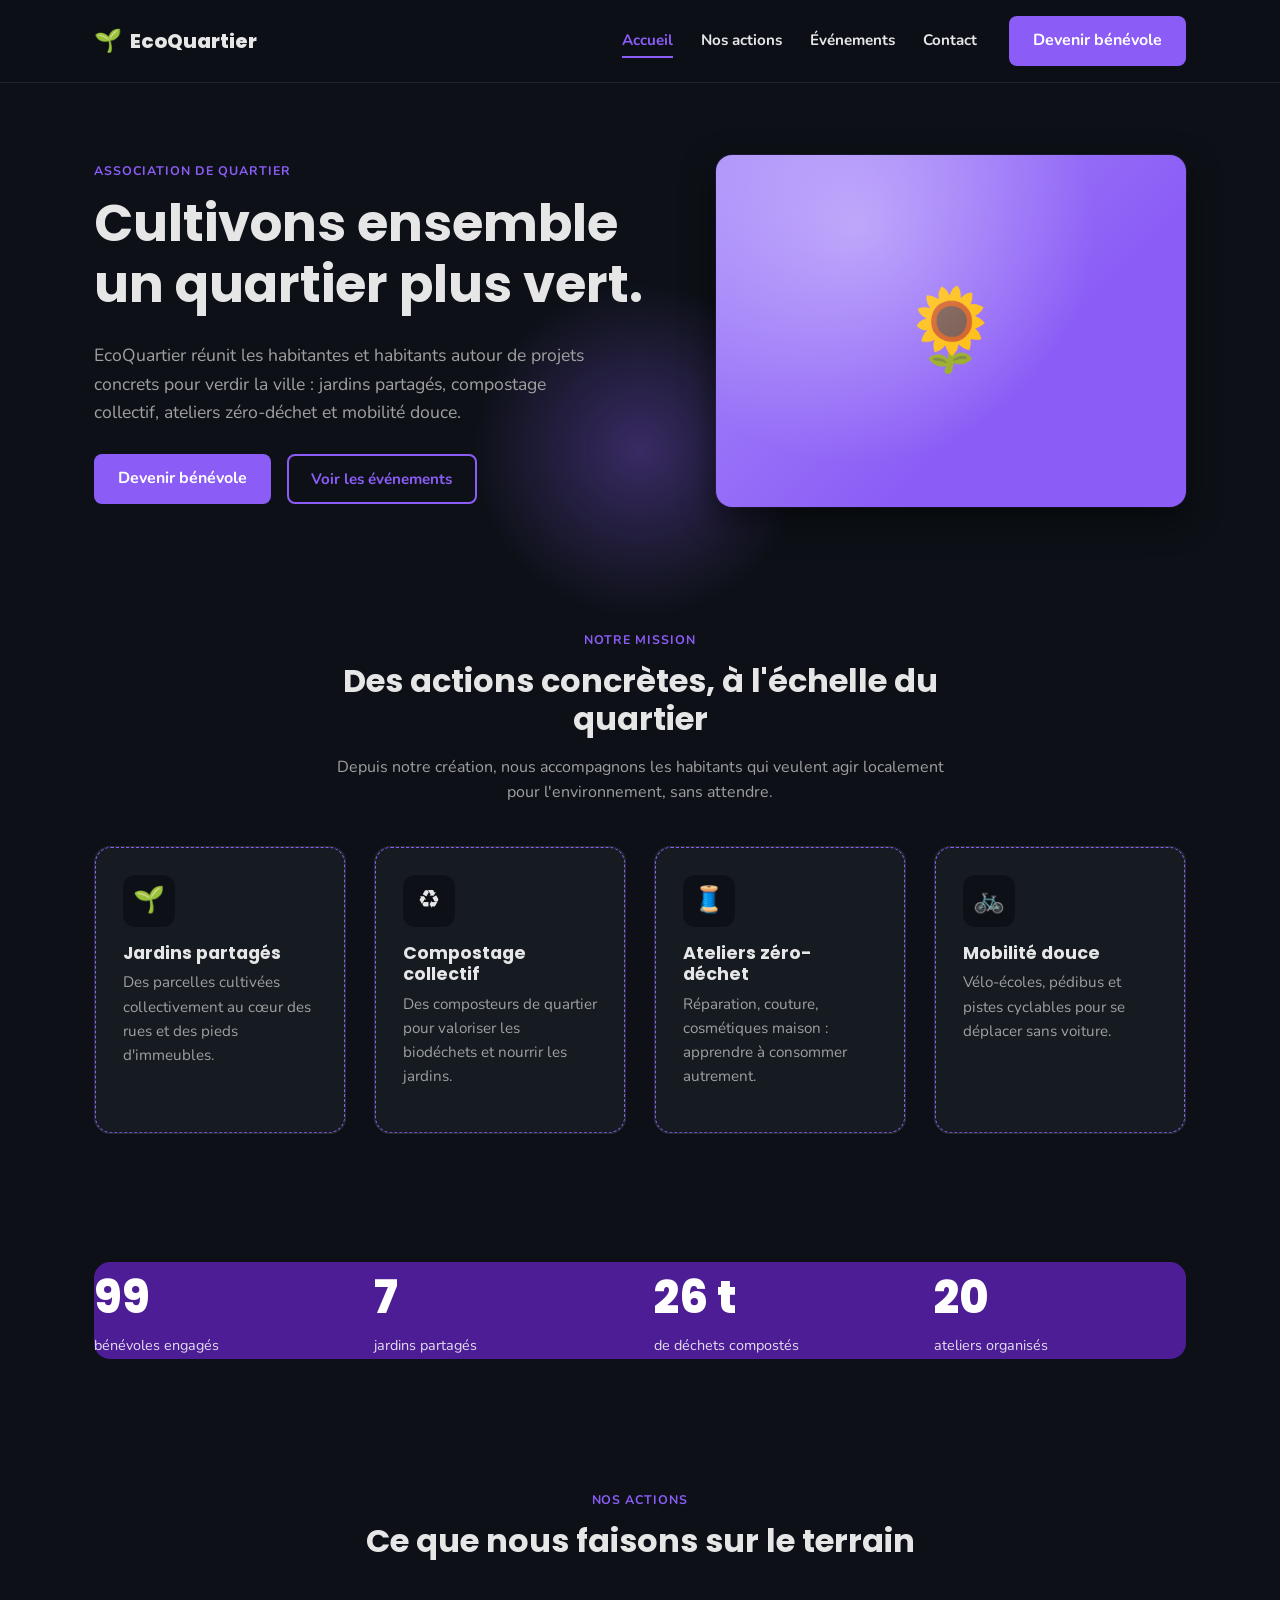
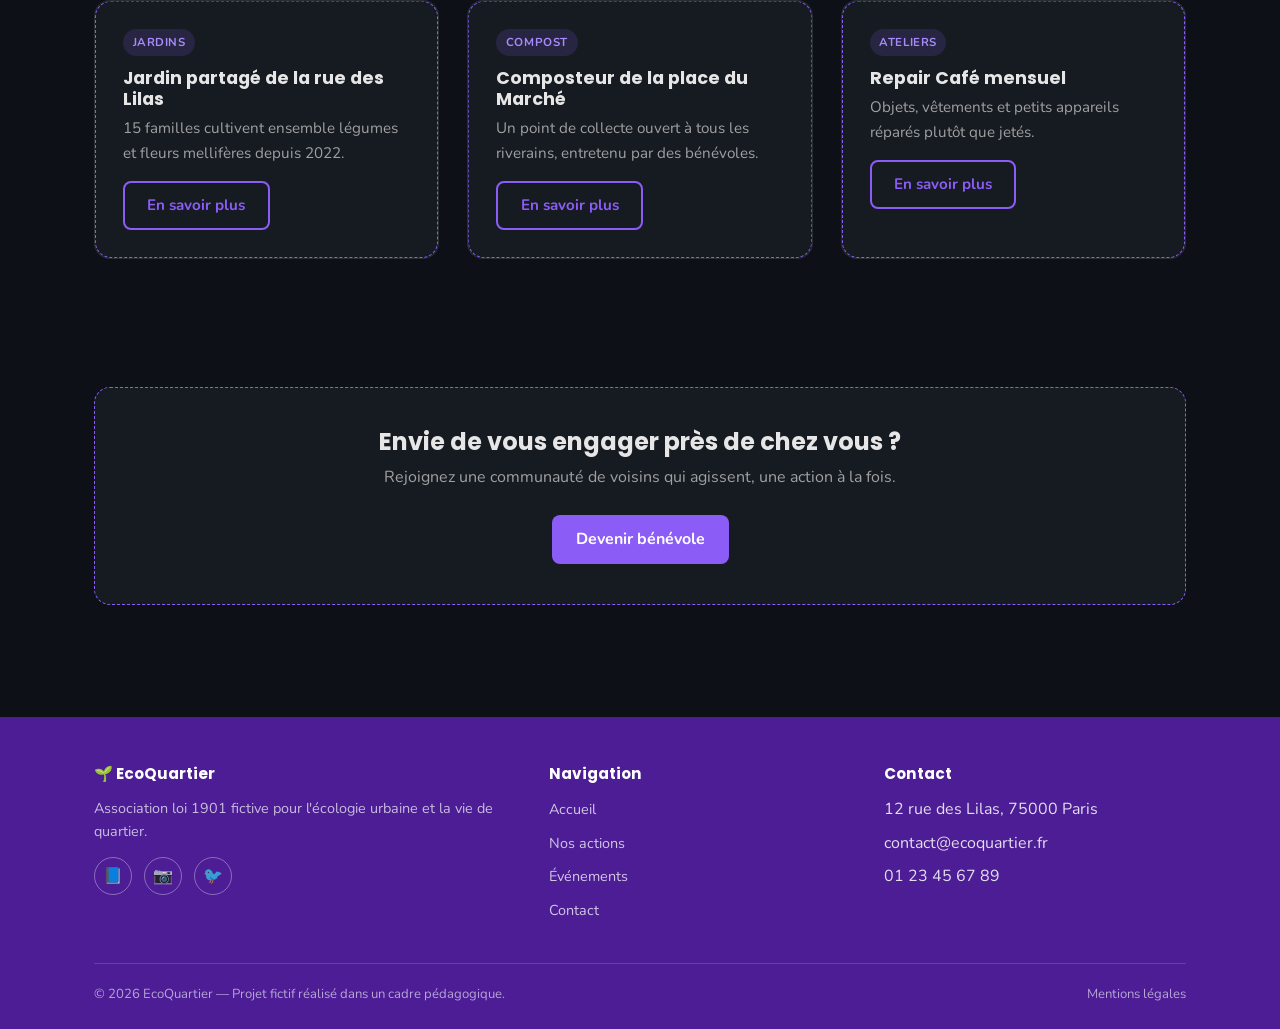
==== index.html @ 74eda1f3 "First commit" ====
<!DOCTYPE html>
<html lang="fr">
<head>
<meta charset="UTF-8">
<meta name="viewport" content="width=device-width, initial-scale=1.0">
<title>EcoQuartier — Cultivons ensemble un quartier plus vert</title>
<meta name="description" content="EcoQuartier est une association de quartier qui agit pour l'écologie urbaine : jardins partagés, compostage collectif, ateliers zéro-déchet et mobilité douce.">
<link rel="icon" href="data:image/svg+xml,<svg xmlns=%22http://www.w3.org/2000/svg%22 viewBox=%220 0 100 100%22><text y=%22.9em%22 font-size=%2290%22>🌱</text></svg>">
<link rel="stylesheet" href="style.css">
</head>
<body>

<div id="cursor-glow" aria-hidden="true"></div>

<header class="site-header">
  <nav class="nav">
    <a href="index.html" class="brand"><span class="brand-mark">🌱</span> EcoQuartier</a>
    <button class="nav-toggle" id="navToggle" aria-label="Ouvrir le menu" aria-expanded="false" aria-controls="navMenu">
      <span></span><span></span><span></span>
    </button>
    <div class="nav-menu" id="navMenu">
      <ul class="nav-links">
        <li><a href="index.html" aria-current="page">Accueil</a></li>
        <li><a href="projets.html">Nos actions</a></li>
        <li><a href="evenements.html">Événements</a></li>
        <li><a href="contact.html">Contact</a></li>
      </ul>
      <a href="contact.html" class="btn-primary">Devenir bénévole</a>
    </div>
  </nav>
</header>

<main>

  <section class="hero">
    <div class="container">
      <div class="hero-text">
        <span class="eyebrow reveal">Association de quartier</span>
        <h1 class="reveal">Cultivons ensemble un quartier plus vert.</h1>
        <p class="lead reveal">EcoQuartier réunit les habitantes et habitants autour de projets concrets pour verdir la ville : jardins partagés, compostage collectif, ateliers zéro-déchet et mobilité douce.</p>
        <div class="hero-actions reveal">
          <a href="contact.html" class="btn-primary">Devenir bénévole</a>
          <a href="evenements.html" class="btn-outline">Voir les événements</a>
        </div>
      </div>
      <div class="hero-art" aria-hidden="true">🌻</div>
    </div>
  </section>

  <section class="mission">
    <div class="container">
      <div class="section-head reveal">
        <span class="eyebrow">Notre mission</span>
        <h2>Des actions concrètes, à l'échelle du quartier</h2>
        <p>Depuis notre création, nous accompagnons les habitants qui veulent agir localement pour l'environnement, sans attendre.</p>
      </div>
      <div class="grid grid-4">
        <div class="card">
          <div class="card-icon" aria-hidden="true">🌱</div>
          <h3>Jardins partagés</h3>
          <p>Des parcelles cultivées collectivement au cœur des rues et des pieds d'immeubles.</p>
        </div>
        <div class="card">
          <div class="card-icon" aria-hidden="true">♻️</div>
          <h3>Compostage collectif</h3>
          <p>Des composteurs de quartier pour valoriser les biodéchets et nourrir les jardins.</p>
        </div>
        <div class="card">
          <div class="card-icon" aria-hidden="true">🧵</div>
          <h3>Ateliers zéro-déchet</h3>
          <p>Réparation, couture, cosmétiques maison : apprendre à consommer autrement.</p>
        </div>
        <div class="card">
          <div class="card-icon" aria-hidden="true">🚲</div>
          <h3>Mobilité douce</h3>
          <p>Vélo-écoles, pédibus et pistes cyclables pour se déplacer sans voiture.</p>
        </div>
      </div>
    </div>
  </section>

  <section class="stats-section">
    <div class="container">
      <div class="stats grid grid-4 reveal" data-count-section>
        <div>
          <span class="stat-number" data-count-to="120">0</span>
          <span class="stat-label">bénévoles engagés</span>
        </div>
        <div>
          <span class="stat-number" data-count-to="8">0</span>
          <span class="stat-label">jardins partagés</span>
        </div>
        <div>
          <span class="stat-number" data-count-to="32" data-suffix=" t">0</span>
          <span class="stat-label">de déchets compostés</span>
        </div>
        <div>
          <span class="stat-number" data-count-to="24">0</span>
          <span class="stat-label">ateliers organisés</span>
        </div>
      </div>
    </div>
  </section>

  <section class="preview">
    <div class="container">
      <div class="section-head reveal">
        <span class="eyebrow">Nos actions</span>
        <h2>Ce que nous faisons sur le terrain</h2>
      </div>
      <div class="grid grid-3">
        <div class="card">
          <span class="card-tag">Jardins</span>
          <h3>Jardin partagé de la rue des Lilas</h3>
          <p>15 familles cultivent ensemble légumes et fleurs mellifères depuis 2022.</p>
          <a href="projets.html" class="btn-outline">En savoir plus</a>
        </div>
        <div class="card">
          <span class="card-tag">Compost</span>
          <h3>Composteur de la place du Marché</h3>
          <p>Un point de collecte ouvert à tous les riverains, entretenu par des bénévoles.</p>
          <a href="projets.html" class="btn-outline">En savoir plus</a>
        </div>
        <div class="card">
          <span class="card-tag">Ateliers</span>
          <h3>Repair Café mensuel</h3>
          <p>Objets, vêtements et petits appareils réparés plutôt que jetés.</p>
          <a href="projets.html" class="btn-outline">En savoir plus</a>
        </div>
      </div>
    </div>
  </section>

  <section class="cta-section">
    <div class="container">
      <div class="cta-banner reveal">
        <h2>Envie de vous engager près de chez vous ?</h2>
        <p>Rejoignez une communauté de voisins qui agissent, une action à la fois.</p>
        <a href="contact.html" class="btn-primary">Devenir bénévole</a>
      </div>
    </div>
  </section>

</main>

<footer class="site-footer">
  <div class="container">
    <div class="footer-grid">
      <div>
        <h4>🌱 EcoQuartier</h4>
        <p>Association loi 1901 fictive pour l'écologie urbaine et la vie de quartier.</p>
        <div class="social-links">
          <a href="#" aria-label="Facebook">📘</a>
          <a href="#" aria-label="Instagram">📷</a>
          <a href="#" aria-label="X / Twitter">🐦</a>
        </div>
      </div>
      <div>
        <h4>Navigation</h4>
        <ul class="footer-links">
          <li><a href="index.html">Accueil</a></li>
          <li><a href="projets.html">Nos actions</a></li>
          <li><a href="evenements.html">Événements</a></li>
          <li><a href="contact.html">Contact</a></li>
        </ul>
      </div>
      <div>
        <h4>Contact</h4>
        <ul class="footer-links">
          <li>12 rue des Lilas, 75000 Paris</li>
          <li>contact@ecoquartier.fr</li>
          <li>01 23 45 67 89</li>
        </ul>
      </div>
    </div>
    <div class="footer-bottom">
      <span>© 2026 EcoQuartier — Projet fictif réalisé dans un cadre pédagogique.</span>
      <a href="#">Mentions légales</a>
    </div>
  </div>
</footer>

<script src="script.js"></script>
</body>
</html>
---- style.css ----
/* =========================================================
   EcoQuartier — Feuille de style commune
   Palette : vert nature, beige, anthracite, terracotta (erreurs)
   ========================================================= */

@import url('https://fonts.googleapis.com/css2?family=Poppins:wght@600;700;800&family=Nunito:wght@400;600;700&display=swap');

:root {
  /* Couleurs — thème sombre / accent violet */
  --color-primary: #8b5cf6;
  --color-primary-light: #a78bfa;
  --color-primary-dark: #4c1d95;
  --color-primary-soft: rgba(139, 92, 246, 0.35);
  --color-bg: #0d1117;
  --color-bg-alt: #161b22;
  --color-text: #e6e6e6;
  --color-text-muted: #a0a0a0;
  --color-error: #ff6b57;
  --color-border: rgba(255, 255, 255, 0.08);
  --color-disabled: #3a3f47;

  /* Typographie */
  --font-heading: 'Poppins', system-ui, sans-serif;
  --font-body: 'Nunito', system-ui, -apple-system, sans-serif;

  /* Rythme */
  --radius: 8px;
  --radius-lg: 16px;
  --shadow-sm: 0 1px 3px rgba(0, 0, 0, 0.4);
  --shadow-md: 0 12px 32px rgba(0, 0, 0, 0.55), 0 0 0 1px rgba(139, 92, 246, 0.15);
  --container: 1140px;
}

/* ---------- Reset ---------- */
*, *::before, *::after { box-sizing: border-box; }
html { scroll-behavior: smooth; }
body {
  margin: 0;
  font-family: var(--font-body);
  color: var(--color-text);
  background: var(--color-bg);
  line-height: 1.6;
  -webkit-font-smoothing: antialiased;
  overflow-x: hidden;
}
img { max-width: 100%; display: block; }
ul { list-style: none; margin: 0; padding: 0; }
a { color: inherit; text-decoration: none; }
h1, h2, h3, h4 {
  font-family: var(--font-heading);
  line-height: 1.2;
  margin: 0 0 0.5em;
  color: var(--color-text);
}
p { margin: 0 0 1em; }

/* ---------- Orbe qui suit le curseur ---------- */
#cursor-glow {
  position: fixed;
  top: 0;
  left: 0;
  width: 340px;
  height: 340px;
  border-radius: 50%;
  background: radial-gradient(circle, var(--color-primary-soft), transparent 70%);
  pointer-events: none;
  transform: translate(-50%, -50%);
  z-index: 1;
}
@media (hover: none) {
  #cursor-glow { display: none; }
}

/* ---------- Empilement au-dessus de l'orbe ---------- */
main, .site-footer, section {
  position: relative;
  z-index: 2;
}

/* ---------- Apparition au scroll ---------- */
.reveal {
  opacity: 0;
  transform: translateY(32px);
  transition: opacity 0.8s ease, transform 0.8s ease;
}
.reveal.is-visible {
  opacity: 1;
  transform: translateY(0);
}

@media (prefers-reduced-motion: reduce) {
  #cursor-glow { display: none; }
  .reveal {
    opacity: 1;
    transform: none;
    transition: none;
  }
  .card::before { transition: none; }
}

:focus-visible {
  outline: 3px solid var(--color-primary-light);
  outline-offset: 2px;
}

.container {
  width: 100%;
  max-width: var(--container);
  margin: 0 auto;
  padding: 0 1.5rem;
}

section { padding: 4rem 0; }

.eyebrow {
  display: inline-block;
  font-weight: 700;
  letter-spacing: 0.08em;
  text-transform: uppercase;
  font-size: 0.78rem;
  color: var(--color-primary);
  margin-bottom: 0.75rem;
}

.section-head {
  max-width: 640px;
  margin: 0 auto 2.5rem;
  text-align: center;
}
.section-head h2 { font-size: clamp(1.6rem, 2.5vw, 2.2rem); }
.section-head p { color: var(--color-text-muted); margin: 0; }

/* ---------- Boutons ---------- */
.btn-primary {
  display: inline-flex;
  align-items: center;
  justify-content: center;
  gap: 0.5rem;
  background-color: var(--color-primary);
  color: #ffffff;
  border: none;
  border-radius: var(--radius);
  padding: 0.75rem 1.5rem;
  font-family: var(--font-body);
  font-weight: 700;
  font-size: 1rem;
  cursor: pointer;
  transition: background-color 0.2s ease, transform 0.15s ease, box-shadow 0.2s ease;
}
.btn-primary:hover {
  background-color: var(--color-primary-light);
  transform: translateY(-2px);
  box-shadow: var(--shadow-sm);
}
.btn-primary:active { transform: translateY(0); }
.btn-primary:disabled,
.btn-primary[disabled] {
  background-color: var(--color-disabled);
  cursor: not-allowed;
  transform: none;
  box-shadow: none;
}
.btn-primary.btn-success { background-color: var(--color-primary-dark); }

.btn-outline {
  display: inline-flex;
  align-items: center;
  justify-content: center;
  gap: 0.5rem;
  background-color: transparent;
  color: var(--color-primary);
  border: 2px solid var(--color-primary);
  border-radius: var(--radius);
  padding: 0.65rem 1.4rem;
  font-family: var(--font-body);
  font-weight: 700;
  font-size: 0.95rem;
  cursor: pointer;
  transition: all 0.2s ease;
}
.btn-outline:hover { background-color: var(--color-primary); color: #ffffff; }
.btn-outline:active { transform: translateY(1px); }
.btn-outline:disabled,
.btn-outline[disabled] {
  color: var(--color-disabled);
  border-color: var(--color-disabled);
  cursor: not-allowed;
}
.btn-outline.is-active { background-color: var(--color-primary); color: #ffffff; }

.btn-block { width: 100%; }

/* ---------- Header / Navigation ---------- */
.site-header {
  position: sticky;
  top: 0;
  z-index: 100;
  background: rgba(13, 17, 23, 0.75);
  backdrop-filter: blur(6px);
  border-bottom: 1px solid var(--color-border);
}
.nav {
  display: flex;
  align-items: center;
  justify-content: space-between;
  padding: 1rem 1.5rem;
  max-width: var(--container);
  margin: 0 auto;
}
.brand {
  display: flex;
  align-items: center;
  gap: 0.5rem;
  font-family: var(--font-heading);
  font-weight: 800;
  font-size: 1.25rem;
  color: var(--color-text);
}
.brand-mark { font-size: 1.4rem; }

.nav-toggle {
  display: none;
  flex-direction: column;
  justify-content: center;
  gap: 5px;
  width: 40px;
  height: 40px;
  background: transparent;
  border: none;
  cursor: pointer;
  padding: 0;
}
.nav-toggle span {
  display: block;
  height: 2px;
  width: 100%;
  background: var(--color-text);
  border-radius: 2px;
  transition: transform 0.25s ease, opacity 0.25s ease;
}
.nav-toggle[aria-expanded="true"] span:nth-child(1) { transform: translateY(7px) rotate(45deg); }
.nav-toggle[aria-expanded="true"] span:nth-child(2) { opacity: 0; }
.nav-toggle[aria-expanded="true"] span:nth-child(3) { transform: translateY(-7px) rotate(-45deg); }

.nav-menu {
  display: flex;
  align-items: center;
  gap: 2rem;
}
.nav-links {
  display: flex;
  gap: 1.75rem;
}
.nav-links a {
  font-weight: 700;
  font-size: 0.95rem;
  color: var(--color-text);
  padding: 0.35rem 0;
  border-bottom: 2px solid transparent;
  transition: color 0.2s ease, border-color 0.2s ease;
}
.nav-links a:hover,
.nav-links a[aria-current="page"] {
  color: var(--color-primary);
  border-color: var(--color-primary);
}

/* ---------- Hero ---------- */
.hero {
  padding: 4.5rem 0 3.5rem;
}
.hero .container {
  display: grid;
  grid-template-columns: 1.1fr 0.9fr;
  gap: 3rem;
  align-items: center;
}
.hero h1 {
  font-size: clamp(2.2rem, 4vw, 3.2rem);
}
.hero p.lead {
  font-size: 1.1rem;
  color: var(--color-text-muted);
  max-width: 46ch;
}
.hero-actions {
  display: flex;
  gap: 1rem;
  flex-wrap: wrap;
  margin-top: 1.75rem;
}
.hero-art {
  aspect-ratio: 4 / 3;
  border-radius: var(--radius-lg);
  background: linear-gradient(135deg, var(--color-primary-light), var(--color-primary) 65%);
  position: relative;
  overflow: hidden;
  box-shadow: var(--shadow-md);
  display: flex;
  align-items: center;
  justify-content: center;
  font-size: 5rem;
}
.hero-art::after {
  content: "";
  position: absolute;
  inset: 0;
  background: radial-gradient(circle at 30% 20%, rgba(255,255,255,0.35), transparent 55%);
}

/* ---------- Cartes mission / actions ---------- */
.grid {
  display: grid;
  gap: 1.75rem;
}
.grid-3 { grid-template-columns: repeat(3, 1fr); }
.grid-4 { grid-template-columns: repeat(4, 1fr); }
.grid-2 { grid-template-columns: repeat(2, 1fr); }

.card,
.event-card,
.form-card {
  position: relative;
  background: var(--color-bg-alt);
  border: 1px solid var(--color-border);
  border-radius: var(--radius-lg);
  padding: 1.75rem;
  transition: transform 0.2s ease, box-shadow 0.2s ease;
}
.card:hover { transform: translateY(-4px); box-shadow: var(--shadow-md); }

/* Bordure pointillée qui se dessine à l'apparition */
.card::before,
.event-card::before,
.form-card::before {
  content: "";
  position: absolute;
  inset: 0;
  border-radius: var(--radius-lg);
  border: 1.5px dashed var(--color-primary);
  opacity: 0;
  clip-path: inset(0 100% 0 0);
  transition: clip-path 1s ease, opacity 0.3s ease;
  pointer-events: none;
}
.card.is-visible::before,
.event-card.is-visible::before,
.form-card.is-visible::before {
  opacity: 1;
  clip-path: inset(0 0 0 0);
}
.card-icon {
  width: 52px;
  height: 52px;
  border-radius: 12px;
  background: var(--color-bg);
  display: flex;
  align-items: center;
  justify-content: center;
  font-size: 1.6rem;
  margin-bottom: 1rem;
}
.card h3 { font-size: 1.1rem; margin-bottom: 0.4rem; }
.card p { color: var(--color-text-muted); font-size: 0.95rem; margin-bottom: 1rem; }
.card-tag {
  display: inline-block;
  font-size: 0.72rem;
  font-weight: 700;
  text-transform: uppercase;
  letter-spacing: 0.05em;
  color: var(--color-primary-light);
  background: rgba(139, 92, 246, 0.15);
  padding: 0.25rem 0.6rem;
  border-radius: 999px;
  margin-bottom: 0.75rem;
}

/* ---------- Chiffres clés ---------- */
.stats {
  background: var(--color-primary-dark);
  color: #ffffff;
  border-radius: var(--radius-lg);
}
.stats .grid-4 { text-align: center; }
.stat-number {
  font-family: var(--font-heading);
  font-size: clamp(2rem, 3.5vw, 2.8rem);
  font-weight: 800;
  display: block;
}
.stat-label {
  font-size: 0.9rem;
  opacity: 0.85;
}

/* ---------- Bandeau CTA ---------- */
.cta-banner {
  background: var(--color-bg-alt);
  border: 1px dashed var(--color-primary);
  border-radius: var(--radius-lg);
  padding: 2.5rem;
  text-align: center;
}
.cta-banner h2 { margin-bottom: 0.5rem; }
.cta-banner p { color: var(--color-text-muted); margin-bottom: 1.5rem; }

/* ---------- Filtres (page projets) ---------- */
.filters {
  display: flex;
  gap: 0.75rem;
  flex-wrap: wrap;
  justify-content: center;
  margin-bottom: 2.5rem;
}
.project-card.is-hidden { display: none; }

/* ---------- Agenda (page evenements) ---------- */
.timeline { display: flex; flex-direction: column; gap: 1.25rem; }
.event-card {
  display: grid;
  grid-template-columns: 110px 1fr auto;
  gap: 1.5rem;
  align-items: center;
  background: var(--color-bg-alt);
  border: 1px solid var(--color-border);
  border-radius: var(--radius-lg);
  padding: 1.5rem;
}
.event-date {
  text-align: center;
  background: var(--color-bg);
  border-radius: var(--radius);
  padding: 0.75rem 0.5rem;
}
.event-date .day { font-family: var(--font-heading); font-size: 1.6rem; font-weight: 800; color: var(--color-primary); display: block; }
.event-date .month { font-size: 0.8rem; text-transform: uppercase; letter-spacing: 0.05em; color: var(--color-text-muted); }
.event-meta { color: var(--color-text-muted); font-size: 0.9rem; margin-bottom: 0.3rem; }
.event-card h3 { margin-bottom: 0.3rem; }
.event-past { opacity: 0.6; }
.event-past .btn-outline { display: none; }

/* ---------- Formulaire ---------- */
.form-layout {
  display: grid;
  grid-template-columns: 1.3fr 0.9fr;
  gap: 2.5rem;
  align-items: start;
}
.form-card {
  background: var(--color-bg-alt);
  border: 1px solid var(--color-border);
  border-radius: var(--radius-lg);
  padding: 2rem;
}
.form-group { margin-bottom: 1.25rem; }
.form-group label {
  display: block;
  font-weight: 700;
  font-size: 0.9rem;
  margin-bottom: 0.4rem;
}
.form-group .required { color: var(--color-error); }
.form-group input,
.form-group select,
.form-group textarea {
  width: 100%;
  font-family: var(--font-body);
  font-size: 1rem;
  padding: 0.65rem 0.85rem;
  border: 1px solid var(--color-border);
  border-radius: var(--radius);
  background: var(--color-bg);
  color: var(--color-text);
  transition: border-color 0.2s ease, box-shadow 0.2s ease;
}
.form-group input:focus,
.form-group select:focus,
.form-group textarea:focus {
  outline: none;
  border-color: var(--color-primary);
  box-shadow: 0 0 0 3px rgba(139, 92, 246, 0.25);
}
.form-group input:invalid:not(:placeholder-shown),
.form-group textarea:invalid:not(:placeholder-shown) {
  border-color: var(--color-error);
}
.field-error {
  display: none;
  color: var(--color-error);
  font-size: 0.82rem;
  margin-top: 0.35rem;
}
.form-group.has-error .field-error { display: block; }
.form-group.has-error input,
.form-group.has-error textarea,
.form-group.has-error select { border-color: var(--color-error); }

.checkbox-row {
  display: flex;
  align-items: flex-start;
  gap: 0.6rem;
  font-size: 0.9rem;
  color: var(--color-text-muted);
}
.checkbox-row input { width: auto; margin-top: 0.2rem; }

.form-status {
  display: none;
  margin-top: 1rem;
  padding: 0.85rem 1rem;
  border-radius: var(--radius);
  background: rgba(139, 92, 246, 0.15);
  color: var(--color-primary-light);
  font-weight: 700;
}
.form-status.is-visible { display: block; }

.contact-info .card { margin-bottom: 1.25rem; }
.contact-info h3 { font-size: 1rem; }

/* ---------- Footer ---------- */
.site-footer {
  background: var(--color-primary-dark);
  color: rgba(255,255,255,0.85);
  padding: 3rem 0 1.5rem;
  margin-top: 3rem;
}
.footer-grid {
  display: grid;
  grid-template-columns: 1.4fr 1fr 1fr;
  gap: 2rem;
  margin-bottom: 2rem;
}
.footer-grid h4 {
  color: #ffffff;
  font-size: 0.95rem;
  margin-bottom: 0.85rem;
}
.footer-grid p { color: rgba(255,255,255,0.7); font-size: 0.9rem; }
.footer-links li { margin-bottom: 0.5rem; }
.footer-links a { color: rgba(255,255,255,0.75); font-size: 0.9rem; transition: color 0.2s ease; }
.footer-links a:hover { color: #ffffff; }
.social-links { display: flex; gap: 0.75rem; }
.social-links a {
  width: 38px;
  height: 38px;
  border-radius: 50%;
  border: 1px solid rgba(255,255,255,0.35);
  display: flex;
  align-items: center;
  justify-content: center;
  transition: background 0.2s ease, border-color 0.2s ease;
}
.social-links a:hover { background: rgba(255,255,255,0.15); border-color: #ffffff; }
.footer-bottom {
  border-top: 1px solid rgba(255,255,255,0.15);
  padding-top: 1.25rem;
  display: flex;
  justify-content: space-between;
  flex-wrap: wrap;
  gap: 0.75rem;
  font-size: 0.82rem;
  color: rgba(255,255,255,0.6);
}
.footer-bottom a:hover { color: #ffffff; }

/* ---------- Page hero (pages secondaires) ---------- */
.page-hero {
  padding: 3rem 0 2.5rem;
  text-align: center;
}
.page-hero h1 { font-size: clamp(1.9rem, 3.5vw, 2.6rem); }
.page-hero p { color: var(--color-text-muted); max-width: 560px; margin: 0 auto; }

/* ---------- Utilitaires ---------- */
.text-center { text-align: center; }
.mt-2 { margin-top: 2rem; }

/* ---------- Responsive ---------- */
@media (max-width: 900px) {
  .hero .container { grid-template-columns: 1fr; }
  .hero-art { order: -1; aspect-ratio: 16 / 9; }
  .grid-4 { grid-template-columns: repeat(2, 1fr); }
  .grid-3 { grid-template-columns: repeat(2, 1fr); }
  .form-layout { grid-template-columns: 1fr; }
  .footer-grid { grid-template-columns: 1fr 1fr; }
}

@media (max-width: 720px) {
  .nav-toggle { display: flex; }
  .nav-menu {
    position: absolute;
    top: 100%;
    left: 0;
    right: 0;
    background: var(--color-bg);
    border-bottom: 1px solid var(--color-border);
    flex-direction: column;
    align-items: stretch;
    padding: 1rem 1.5rem 1.5rem;
    gap: 1rem;
    transform: translateY(-8px);
    opacity: 0;
    pointer-events: none;
    transition: opacity 0.2s ease, transform 0.2s ease;
  }
  .nav-menu.is-open {
    transform: translateY(0);
    opacity: 1;
    pointer-events: auto;
  }
  .nav-links { flex-direction: column; gap: 0.25rem; }
  .nav-links a { display: block; padding: 0.6rem 0; }
  .nav-menu .btn-primary { width: 100%; }
  .event-card { grid-template-columns: 1fr; text-align: left; }
  .event-card .btn-outline, .event-card .btn-primary { width: 100%; }
}

@media (max-width: 560px) {
  .grid-4, .grid-3, .grid-2 { grid-template-columns: 1fr; }
  .footer-grid { grid-template-columns: 1fr; }
  section { padding: 2.75rem 0; }
}
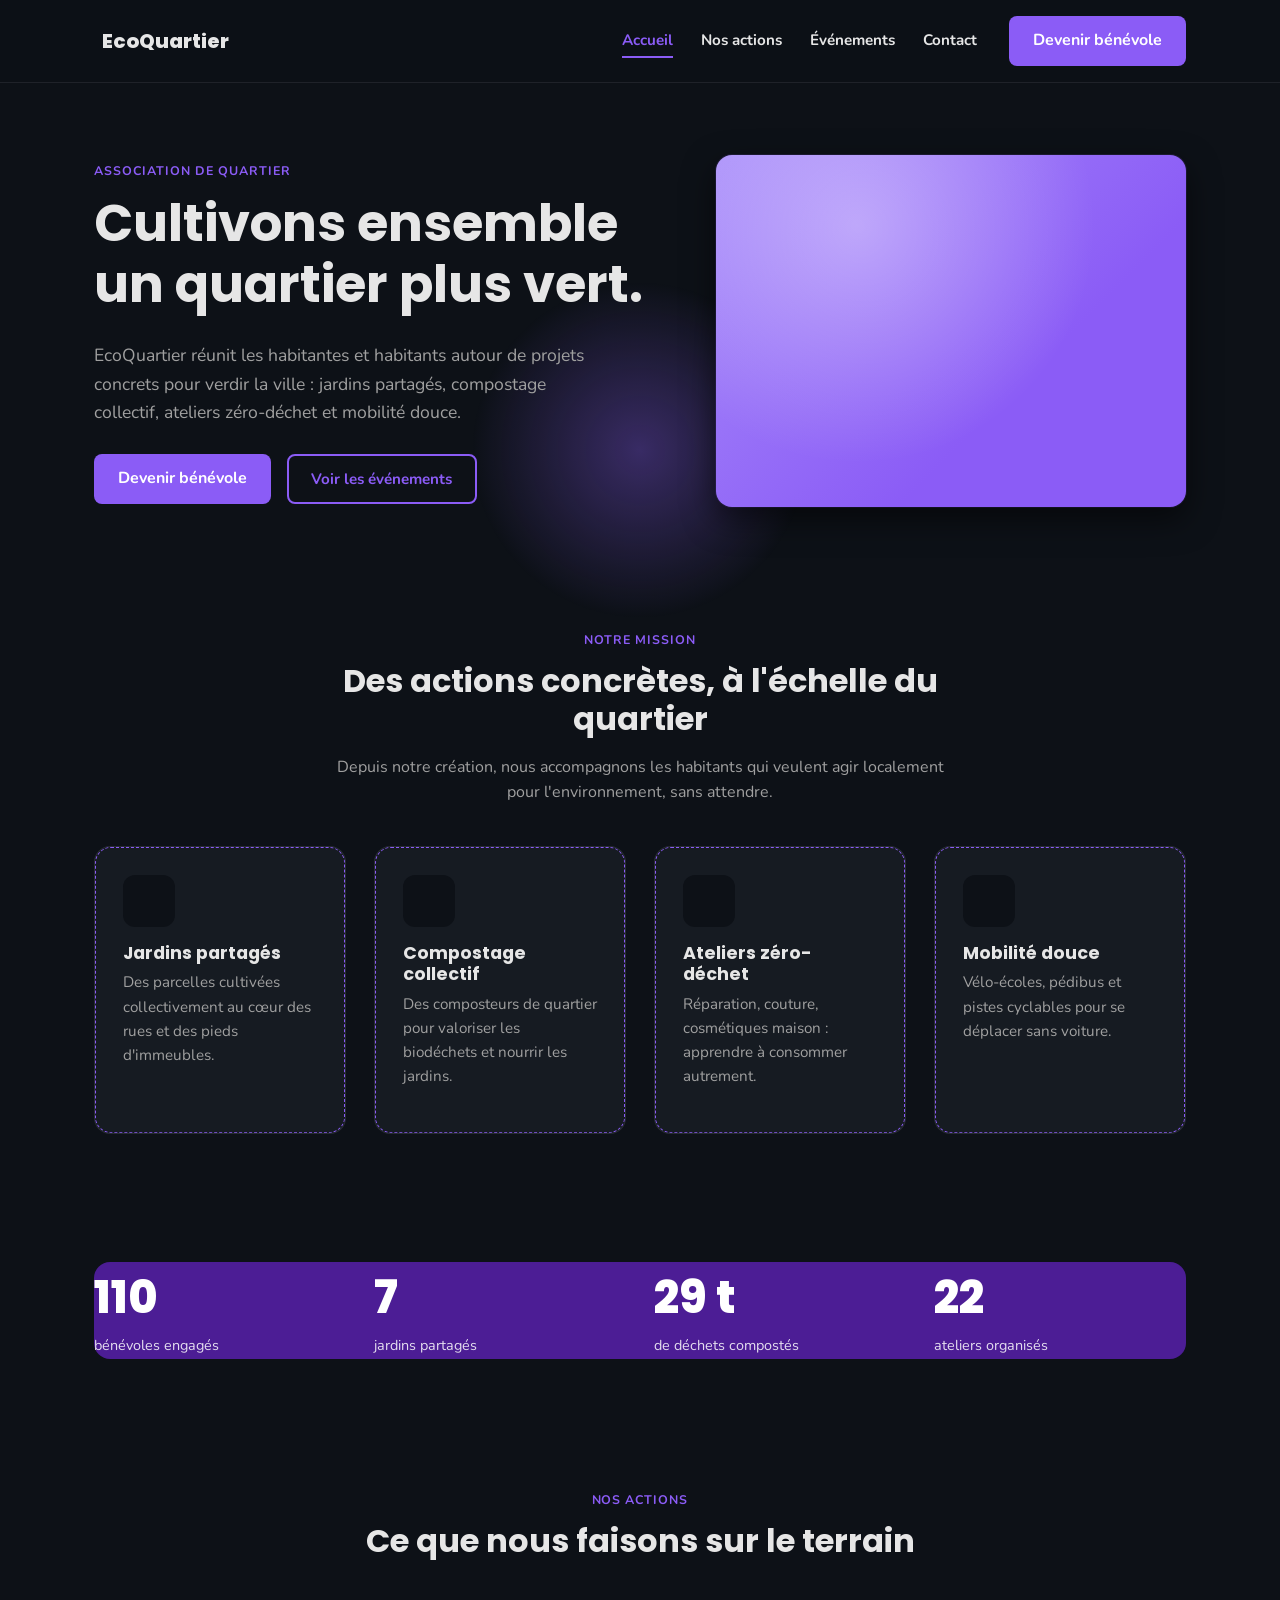
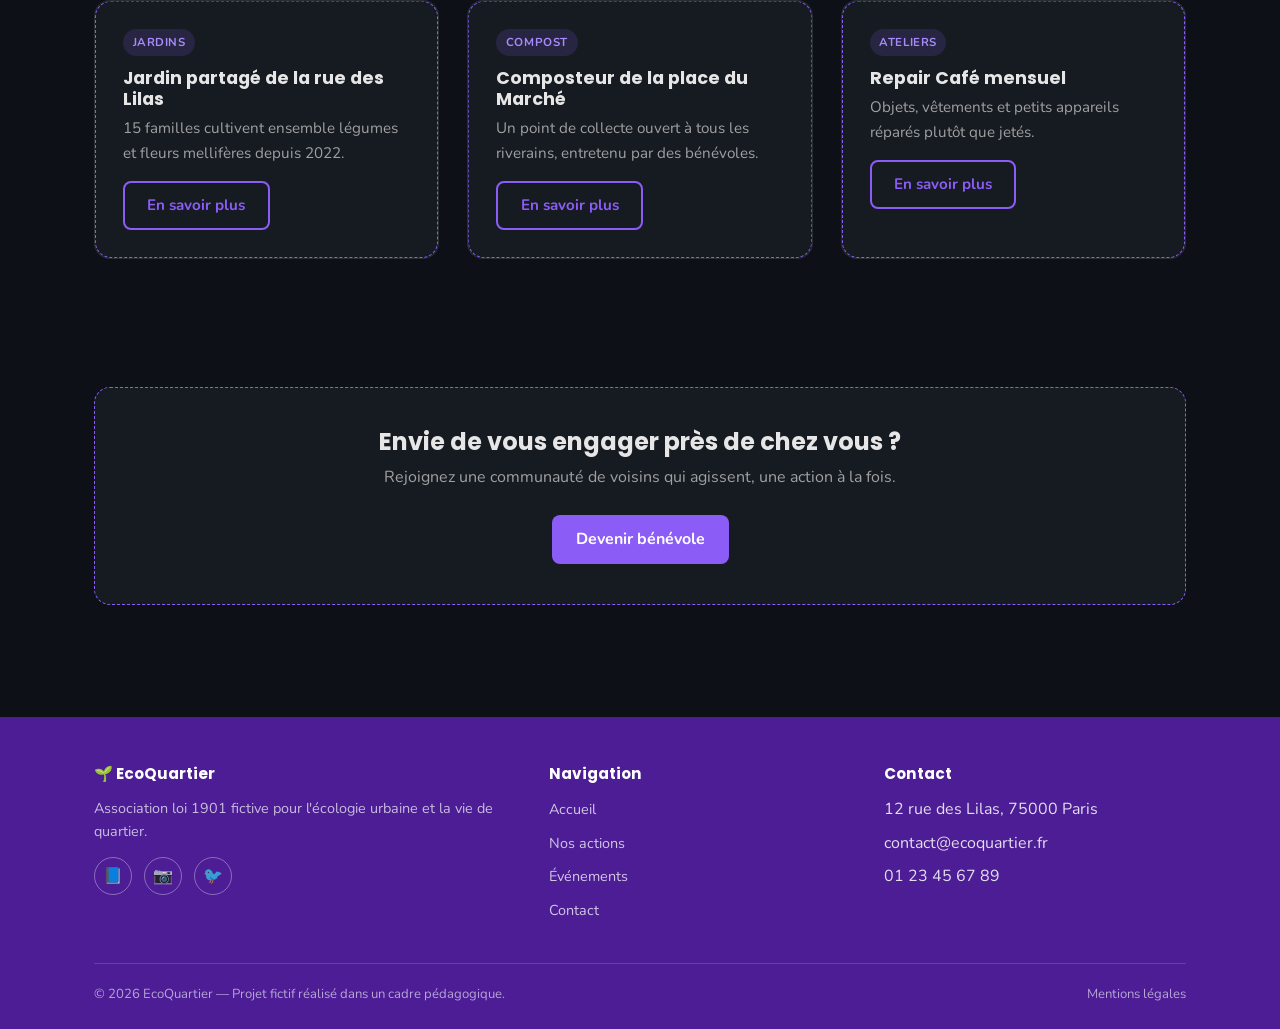
==== commit 7a524b34: "modification du ficher index.html" ====
--- a/index.html
+++ b/index.html
@@ -3,7 +3,7 @@
 <head>
 <meta charset="UTF-8">
 <meta name="viewport" content="width=device-width, initial-scale=1.0">
-<title>EcoQuartier — Cultivons ensemble un quartier plus vert</title>
+<title>EcoQuartier</title>
 <meta name="description" content="EcoQuartier est une association de quartier qui agit pour l'écologie urbaine : jardins partagés, compostage collectif, ateliers zéro-déchet et mobilité douce.">
 <link rel="icon" href="data:image/svg+xml,<svg xmlns=%22http://www.w3.org/2000/svg%22 viewBox=%220 0 100 100%22><text y=%22.9em%22 font-size=%2290%22>🌱</text></svg>">
 <link rel="stylesheet" href="style.css">
@@ -14,7 +14,7 @@
 
 <header class="site-header">
   <nav class="nav">
-    <a href="index.html" class="brand"><span class="brand-mark">🌱</span> EcoQuartier</a>
+    <a href="index.html" class="brand"><span class="brand-mark"></span> EcoQuartier</a>
     <button class="nav-toggle" id="navToggle" aria-label="Ouvrir le menu" aria-expanded="false" aria-controls="navMenu">
       <span></span><span></span><span></span>
     </button>
@@ -43,7 +43,7 @@
           <a href="evenements.html" class="btn-outline">Voir les événements</a>
         </div>
       </div>
-      <div class="hero-art" aria-hidden="true">🌻</div>
+      <div class="hero-art" aria-hidden="true"></div>
     </div>
   </section>
 
@@ -56,22 +56,22 @@
       </div>
       <div class="grid grid-4">
         <div class="card">
-          <div class="card-icon" aria-hidden="true">🌱</div>
+          <div class="card-icon" aria-hidden="true"></div>
           <h3>Jardins partagés</h3>
           <p>Des parcelles cultivées collectivement au cœur des rues et des pieds d'immeubles.</p>
         </div>
         <div class="card">
-          <div class="card-icon" aria-hidden="true">♻️</div>
+          <div class="card-icon" aria-hidden="true"></div>
           <h3>Compostage collectif</h3>
           <p>Des composteurs de quartier pour valoriser les biodéchets et nourrir les jardins.</p>
         </div>
         <div class="card">
-          <div class="card-icon" aria-hidden="true">🧵</div>
+          <div class="card-icon" aria-hidden="true"></div>
           <h3>Ateliers zéro-déchet</h3>
           <p>Réparation, couture, cosmétiques maison : apprendre à consommer autrement.</p>
         </div>
         <div class="card">
-          <div class="card-icon" aria-hidden="true">🚲</div>
+          <div class="card-icon" aria-hidden="true"></div>
           <h3>Mobilité douce</h3>
           <p>Vélo-écoles, pédibus et pistes cyclables pour se déplacer sans voiture.</p>
         </div>
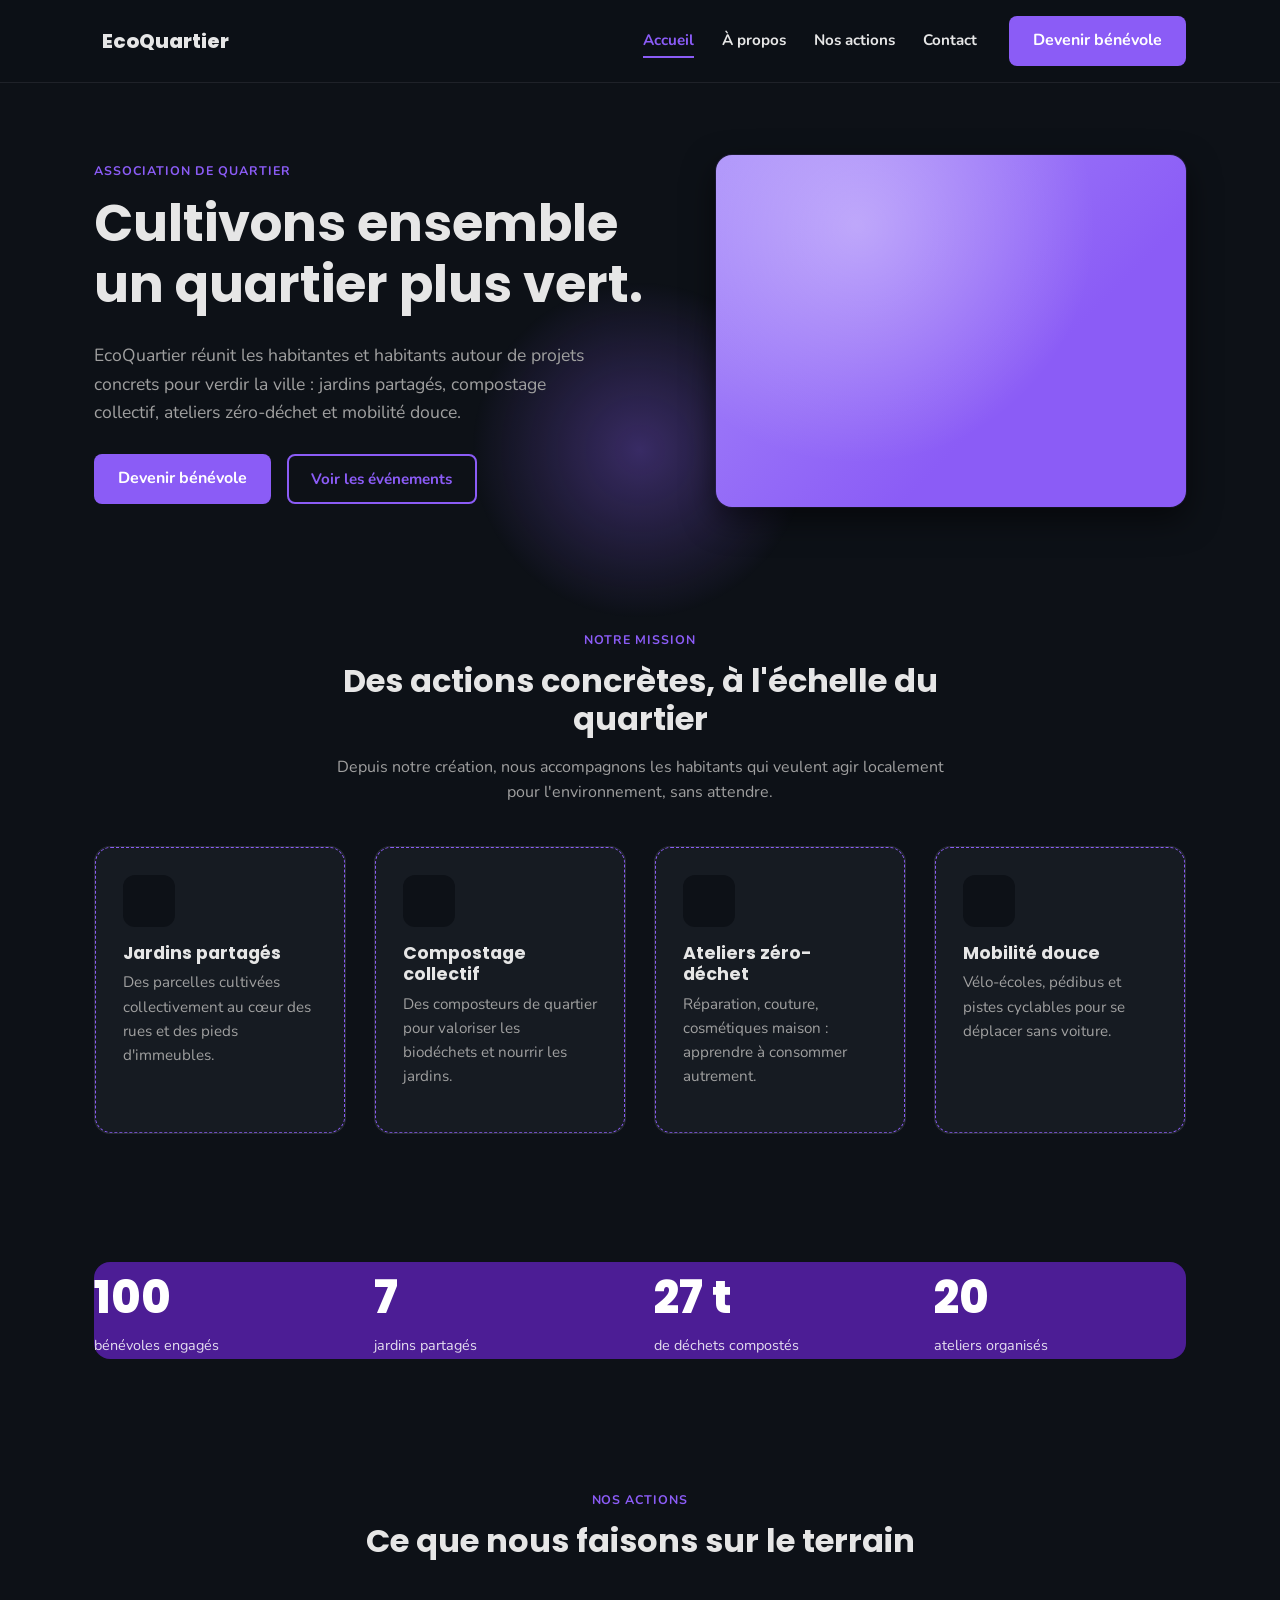
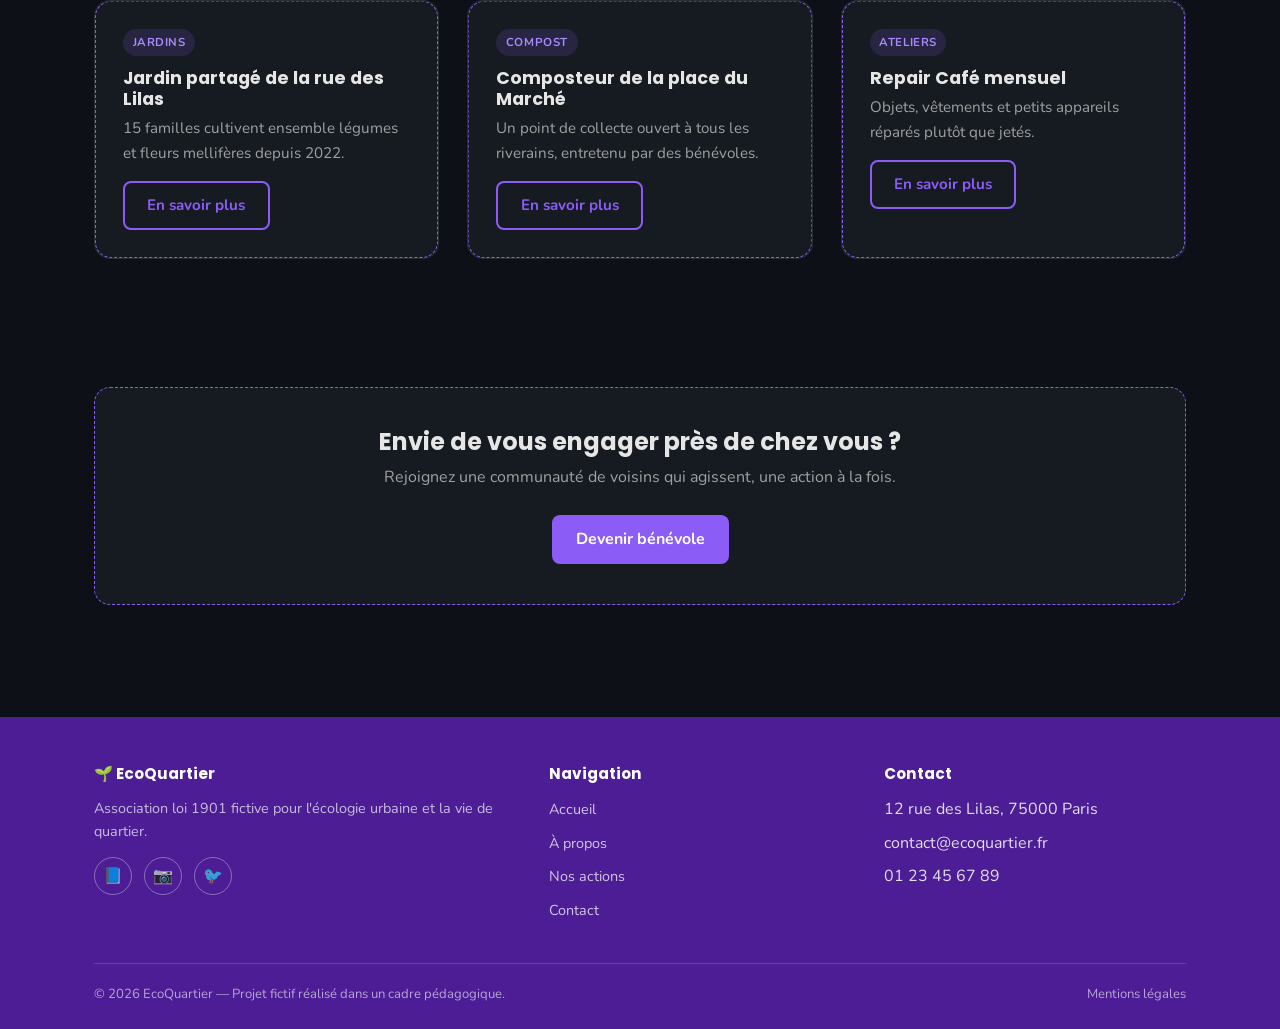
==== commit 3feacf65: "Correction des liens de navigation" ====
--- a/index.html
+++ b/index.html
@@ -21,8 +21,8 @@
     <div class="nav-menu" id="navMenu">
       <ul class="nav-links">
         <li><a href="index.html" aria-current="page">Accueil</a></li>
+        <li><a href="about.html">À propos</a></li>
         <li><a href="projets.html">Nos actions</a></li>
-        <li><a href="evenements.html">Événements</a></li>
         <li><a href="contact.html">Contact</a></li>
       </ul>
       <a href="contact.html" class="btn-primary">Devenir bénévole</a>
@@ -40,13 +40,14 @@
         <p class="lead reveal">EcoQuartier réunit les habitantes et habitants autour de projets concrets pour verdir la ville : jardins partagés, compostage collectif, ateliers zéro-déchet et mobilité douce.</p>
         <div class="hero-actions reveal">
           <a href="contact.html" class="btn-primary">Devenir bénévole</a>
-          <a href="evenements.html" class="btn-outline">Voir les événements</a>
+          <a href="projets.html#agenda" class="btn-outline">Voir les événements</a>
         </div>
       </div>
       <div class="hero-art" aria-hidden="true"></div>
     </div>
   </section>
 
+  
   <section class="mission">
     <div class="container">
       <div class="section-head reveal">
@@ -159,8 +160,8 @@
         <h4>Navigation</h4>
         <ul class="footer-links">
           <li><a href="index.html">Accueil</a></li>
+          <li><a href="about.html">À propos</a></li>
           <li><a href="projets.html">Nos actions</a></li>
-          <li><a href="evenements.html">Événements</a></li>
           <li><a href="contact.html">Contact</a></li>
         </ul>
       </div>
--- a/style.css
+++ b/style.css
@@ -15,9 +15,9 @@
   --color-bg-alt: #161b22;
   --color-text: #e6e6e6;
   --color-text-muted: #a0a0a0;
-  --color-error: #ff6b57;
+  --color-error: #7a2f25;
   --color-border: rgba(255, 255, 255, 0.08);
-  --color-disabled: #3a3f47;
+  --color-disabled: #264981;
 
   /* Typographie */
   --font-heading: 'Poppins', system-ui, sans-serif;
@@ -159,6 +159,7 @@
   cursor: not-allowed;
   transform: none;
   box-shadow: none;
+
 }
 .btn-primary.btn-success { background-color: var(--color-primary-dark); }
 
@@ -177,6 +178,7 @@
   font-size: 0.95rem;
   cursor: pointer;
   transition: all 0.2s ease;
+
 }
 .btn-outline:hover { background-color: var(--color-primary); color: #ffffff; }
 .btn-outline:active { transform: translateY(1px); }
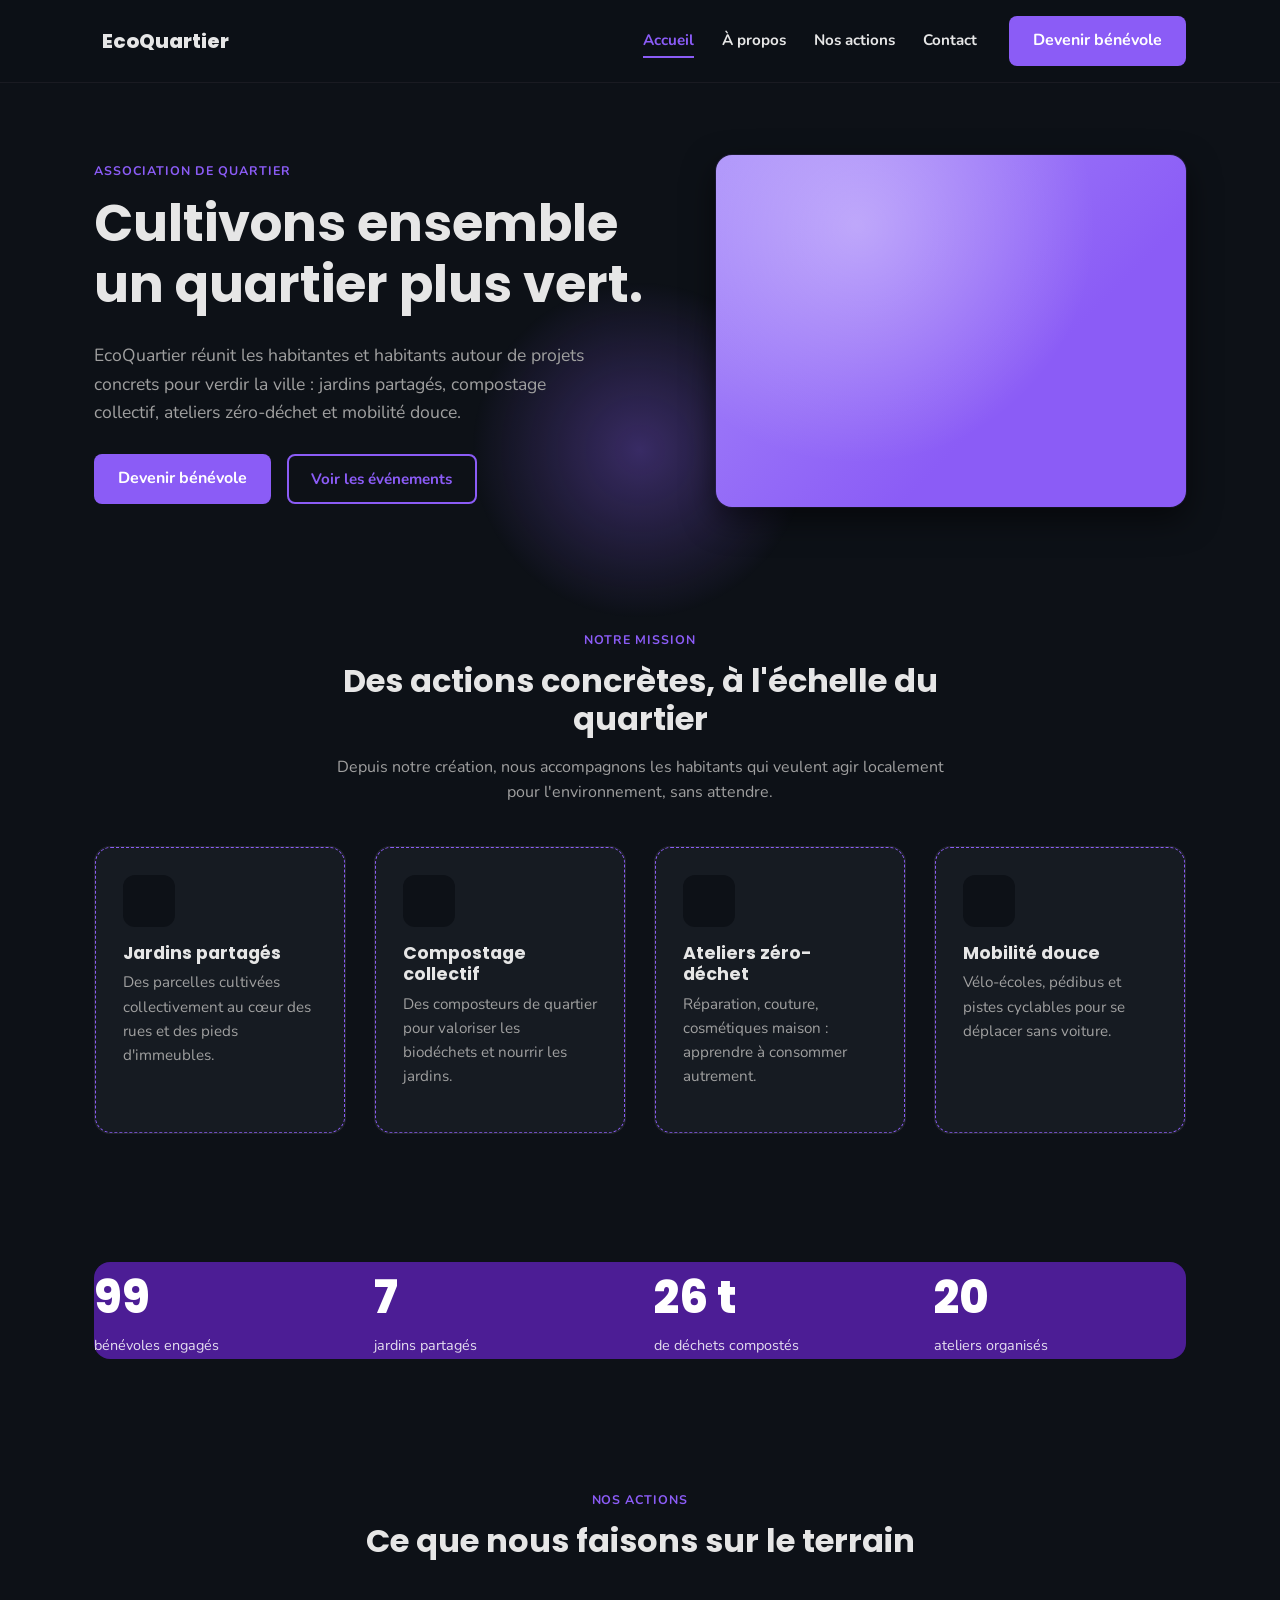
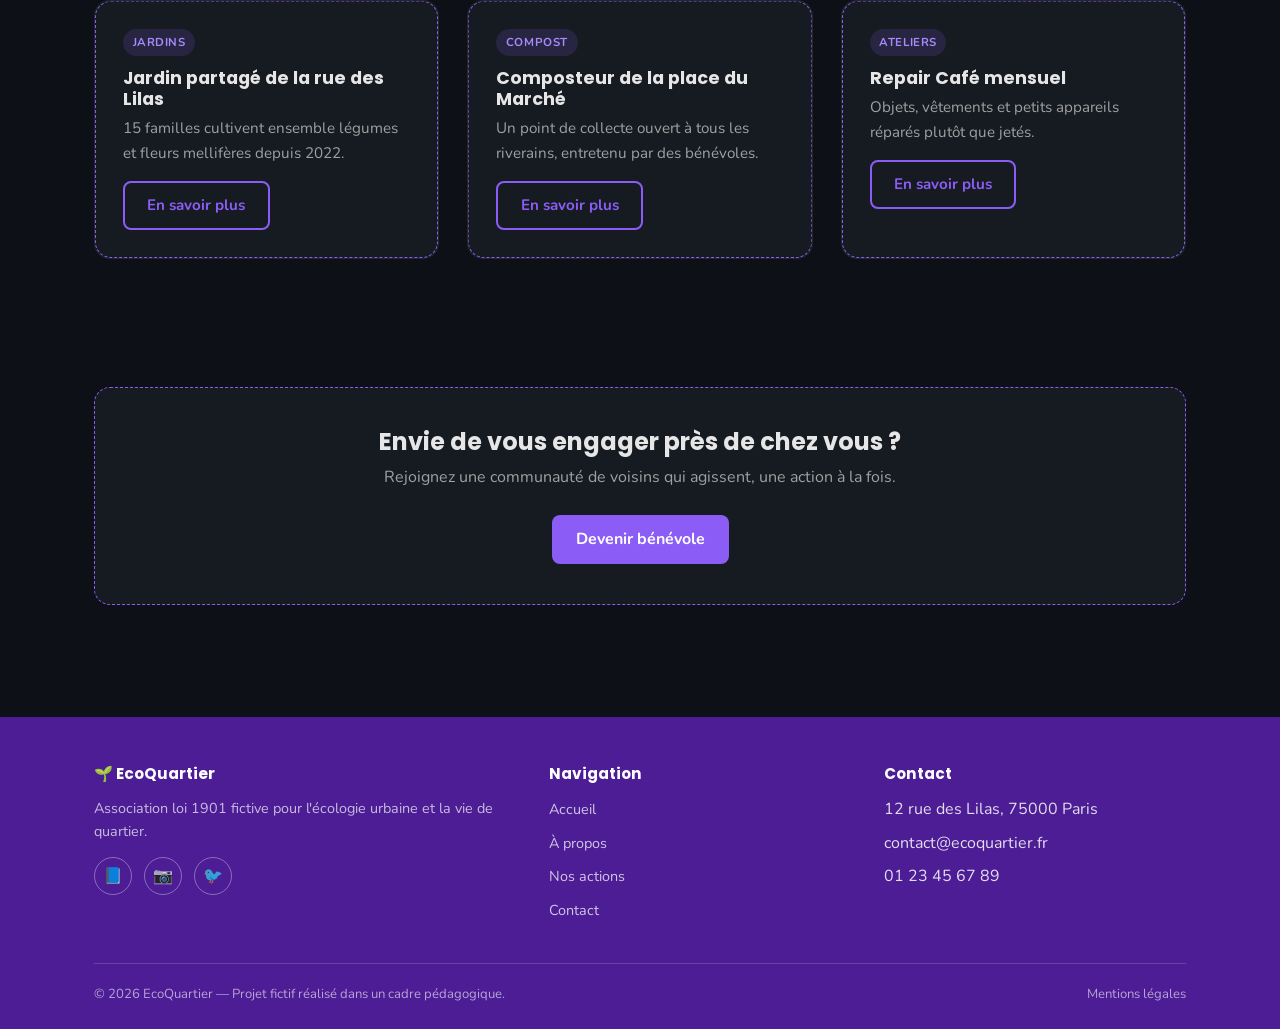
==== commit 7e1b83ef: "structuration des sections principales" ====
--- a/index.html
+++ b/index.html
@@ -45,9 +45,9 @@
       </div>
       <div class="hero-art" aria-hidden="true"></div>
     </div>
+    
   </section>
 
-  
   <section class="mission">
     <div class="container">
       <div class="section-head reveal">
--- a/style.css
+++ b/style.css
@@ -16,7 +16,7 @@
   --color-text: #e6e6e6;
   --color-text-muted: #a0a0a0;
   --color-error: #7a2f25;
-  --color-border: rgba(255, 255, 255, 0.08);
+  --color-border: rgba(190, 166, 166, 0.08);
   --color-disabled: #264981;
 
   /* Typographie */
